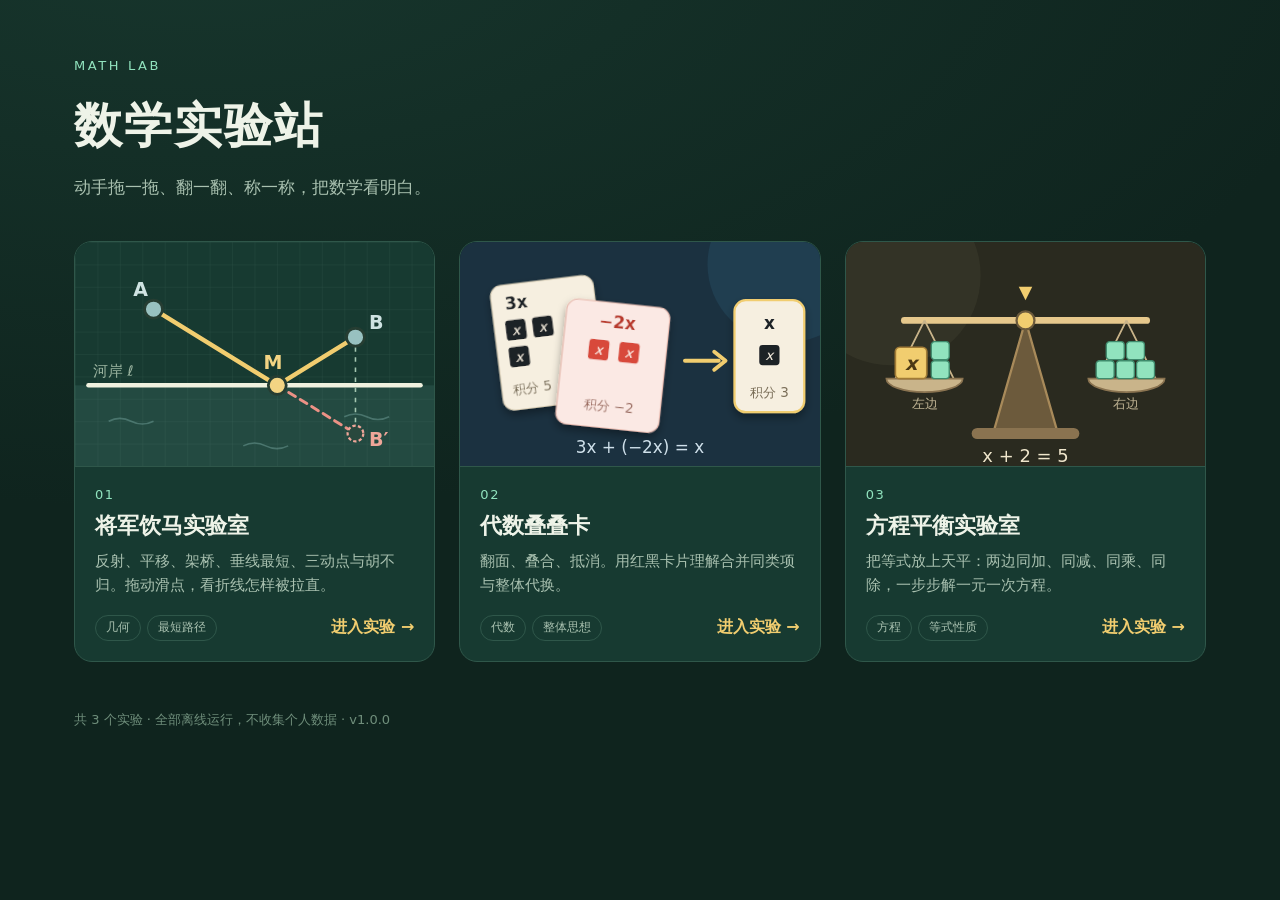
==== index.html @ 504ff0d3 "数学实验站 v1.0.0：将军饮马实验室、代数叠叠卡、方程平衡实验室" ====
<!doctype html>
<html lang="zh-CN">
<head>
<meta charset="utf-8">
<meta name="viewport" content="width=device-width, initial-scale=1">
<title>数学实验站</title>
<meta name="description" content="动手拖一拖、翻一翻、称一称，把数学看明白。">
<link rel="icon" href="data:,">
<style>
  :root{color-scheme:dark;--bg:#0f241e;--panel:#173a31;--line:#2f574a;--ink:#eef3e8;--muted:#a9c1b0;--gold:#f1cd6f;--mint:#91e3be}
  *{box-sizing:border-box}
  body{margin:0;min-height:100vh;background:radial-gradient(1200px 600px at 15% -10%,#24524466,transparent),var(--bg);color:var(--ink);font:16px/1.6 system-ui,-apple-system,"PingFang SC","Microsoft YaHei","Noto Sans CJK SC",sans-serif}
  header{max-width:1180px;margin:0 auto;padding:56px 24px 24px}
  .eyebrow{color:var(--mint);letter-spacing:.2em;font-size:13px;margin:0 0 10px}
  h1{margin:0;font-size:clamp(32px,5vw,48px);letter-spacing:.04em}
  header p.tagline{margin:10px 0 0;color:var(--muted);font-size:17px}
  main{max-width:1180px;margin:0 auto;padding:16px 24px 48px}
  ul.grid{list-style:none;margin:0;padding:0;display:grid;grid-template-columns:repeat(auto-fill,minmax(300px,1fr));gap:24px}
  .card a{display:flex;flex-direction:column;height:100%;color:inherit;text-decoration:none;background:var(--panel);border:1px solid var(--line);border-radius:18px;overflow:hidden;transition:transform .18s ease,border-color .18s ease,box-shadow .18s ease}
  .card a:hover{transform:translateY(-4px);border-color:var(--gold);box-shadow:0 14px 34px #0007}
  .card a:focus-visible{outline:3px solid var(--gold);outline-offset:3px}
  .thumb{margin:0;aspect-ratio:16/10;background:#102e27;border-bottom:1px solid var(--line)}
  .thumb img{display:block;width:100%;height:100%;object-fit:cover}
  .body{display:flex;flex-direction:column;flex:1;padding:18px 20px 20px}
  .index{color:var(--mint);font-size:13px;letter-spacing:.12em}
  h2{margin:2px 0 6px;font-size:22px}
  .body p{margin:0 0 16px;color:var(--muted);font-size:15px;flex:1}
  .foot{display:flex;justify-content:space-between;align-items:center;gap:12px;flex-wrap:wrap}
  .tags span{display:inline-block;margin-right:6px;padding:2px 10px;border:1px solid var(--line);border-radius:99px;font-size:12px;color:var(--muted)}
  .go{color:var(--gold);font-weight:600;white-space:nowrap}
  footer{max-width:1180px;margin:0 auto;padding:0 24px 32px;color:#6f8e7b;font-size:13px}
  @media (prefers-reduced-motion:reduce){.card a{transition:none}.card a:hover{transform:none}}
  @media (max-width:520px){header{padding-top:36px}ul.grid{grid-template-columns:1fr}}
</style>
</head>
<body>
<header>
  <p class="eyebrow">MATH LAB</p>
  <h1>数学实验站</h1>
  <p class="tagline">动手拖一拖、翻一翻、称一称，把数学看明白。</p>
</header>
<main>
  <ul class="grid" aria-label="实验列表">
      <li class="card">
        <a href="horse/" aria-label="进入将军饮马实验室">
          <figure class="thumb"><img src="thumbs/horse.svg" alt="" width="320" height="200" ></figure>
          <div class="body">
            <span class="index">01</span>
            <h2>将军饮马实验室</h2>
            <p>反射、平移、架桥、垂线最短、三动点与胡不归。拖动滑点，看折线怎样被拉直。</p>
            <div class="foot"><span class="tags"><span>几何</span><span>最短路径</span></span><span class="go">进入实验 →</span></div>
          </div>
        </a>
      </li>
      <li class="card">
        <a href="algebra-cards/" aria-label="进入代数叠叠卡">
          <figure class="thumb"><img src="thumbs/algebra-cards.svg" alt="" width="320" height="200" ></figure>
          <div class="body">
            <span class="index">02</span>
            <h2>代数叠叠卡</h2>
            <p>翻面、叠合、抵消。用红黑卡片理解合并同类项与整体代换。</p>
            <div class="foot"><span class="tags"><span>代数</span><span>整体思想</span></span><span class="go">进入实验 →</span></div>
          </div>
        </a>
      </li>
      <li class="card">
        <a href="equation/" aria-label="进入方程平衡实验室">
          <figure class="thumb"><img src="thumbs/equation.svg" alt="" width="320" height="200" ></figure>
          <div class="body">
            <span class="index">03</span>
            <h2>方程平衡实验室</h2>
            <p>把等式放上天平：两边同加、同减、同乘、同除，一步步解一元一次方程。</p>
            <div class="foot"><span class="tags"><span>方程</span><span>等式性质</span></span><span class="go">进入实验 →</span></div>
          </div>
        </a>
      </li>
  </ul>
</main>
<footer>共 3 个实验 · 全部离线运行，不收集个人数据 · v1.0.0</footer>
</body>
</html>
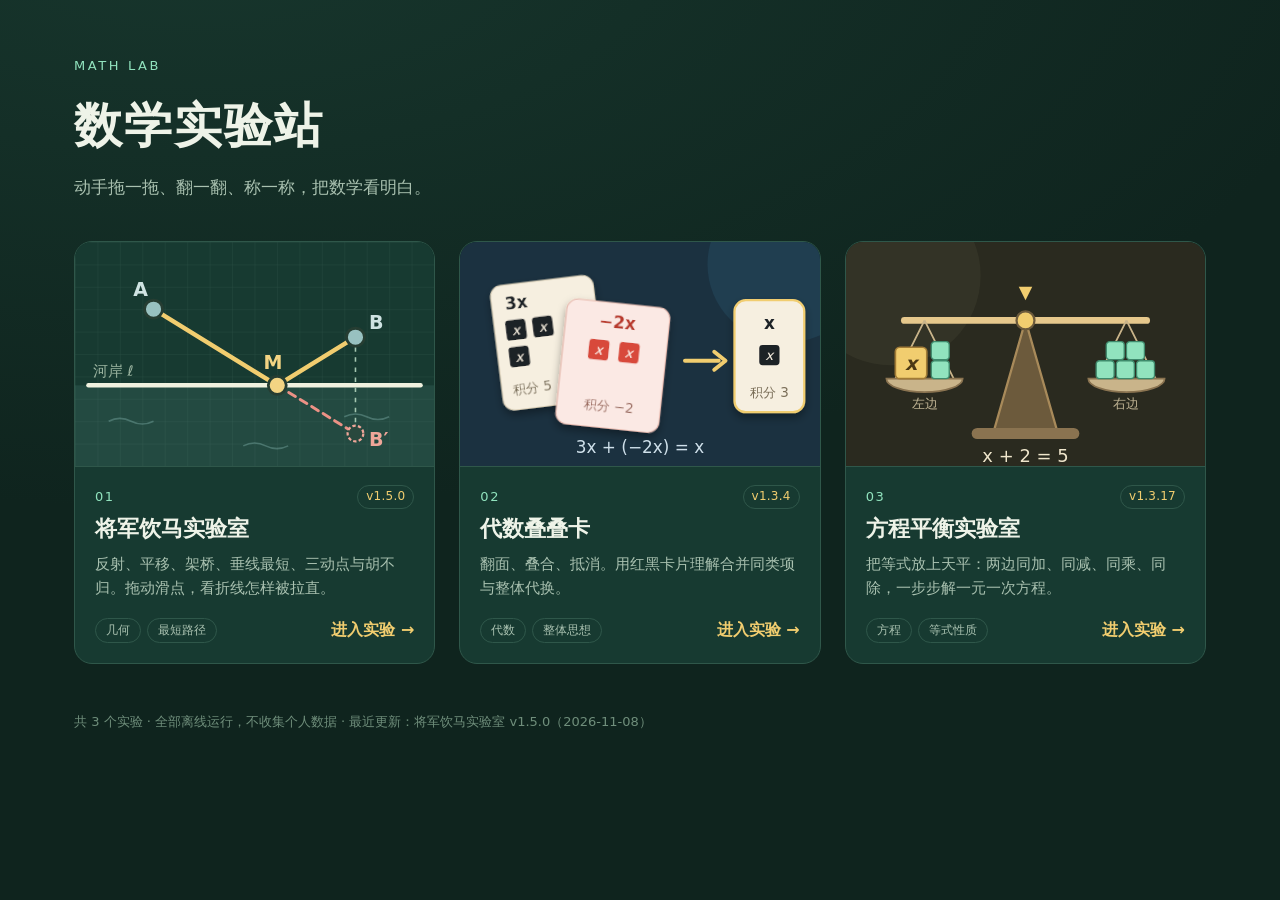
==== commit 6bbffd38: "数学实验站：将军饮马实验室 v1.5.0、代数叠叠卡 v1.3.4、方程平衡实验室 v1.3.17" ====
--- a/index.html
+++ b/index.html
@@ -22,7 +22,8 @@
   .thumb{margin:0;aspect-ratio:16/10;background:#102e27;border-bottom:1px solid var(--line)}
   .thumb img{display:block;width:100%;height:100%;object-fit:cover}
   .body{display:flex;flex-direction:column;flex:1;padding:18px 20px 20px}
-  .index{color:var(--mint);font-size:13px;letter-spacing:.12em}
+  .index{display:flex;align-items:center;justify-content:space-between;color:var(--mint);font-size:13px;letter-spacing:.12em}
+  .ver{letter-spacing:.02em;padding:1px 8px;border:1px solid var(--line);border-radius:99px;font-size:12px;color:var(--gold);font-variant-numeric:tabular-nums}
   h2{margin:2px 0 6px;font-size:22px}
   .body p{margin:0 0 16px;color:var(--muted);font-size:15px;flex:1}
   .foot{display:flex;justify-content:space-between;align-items:center;gap:12px;flex-wrap:wrap}
@@ -45,7 +46,7 @@
         <a href="horse/" aria-label="进入将军饮马实验室">
           <figure class="thumb"><img src="thumbs/horse.svg" alt="" width="320" height="200" ></figure>
           <div class="body">
-            <span class="index">01</span>
+            <span class="index">01<span class="ver">v1.5.0</span></span>
             <h2>将军饮马实验室</h2>
             <p>反射、平移、架桥、垂线最短、三动点与胡不归。拖动滑点，看折线怎样被拉直。</p>
             <div class="foot"><span class="tags"><span>几何</span><span>最短路径</span></span><span class="go">进入实验 →</span></div>
@@ -56,7 +57,7 @@
         <a href="algebra-cards/" aria-label="进入代数叠叠卡">
           <figure class="thumb"><img src="thumbs/algebra-cards.svg" alt="" width="320" height="200" ></figure>
           <div class="body">
-            <span class="index">02</span>
+            <span class="index">02<span class="ver">v1.3.4</span></span>
             <h2>代数叠叠卡</h2>
             <p>翻面、叠合、抵消。用红黑卡片理解合并同类项与整体代换。</p>
             <div class="foot"><span class="tags"><span>代数</span><span>整体思想</span></span><span class="go">进入实验 →</span></div>
@@ -67,7 +68,7 @@
         <a href="equation/" aria-label="进入方程平衡实验室">
           <figure class="thumb"><img src="thumbs/equation.svg" alt="" width="320" height="200" ></figure>
           <div class="body">
-            <span class="index">03</span>
+            <span class="index">03<span class="ver">v1.3.17</span></span>
             <h2>方程平衡实验室</h2>
             <p>把等式放上天平：两边同加、同减、同乘、同除，一步步解一元一次方程。</p>
             <div class="foot"><span class="tags"><span>方程</span><span>等式性质</span></span><span class="go">进入实验 →</span></div>
@@ -76,6 +77,6 @@
       </li>
   </ul>
 </main>
-<footer>共 3 个实验 · 全部离线运行，不收集个人数据 · v1.0.0</footer>
+<footer>共 3 个实验 · 全部离线运行，不收集个人数据 · 最近更新：将军饮马实验室 v1.5.0（2026-11-08）</footer>
 </body>
 </html>
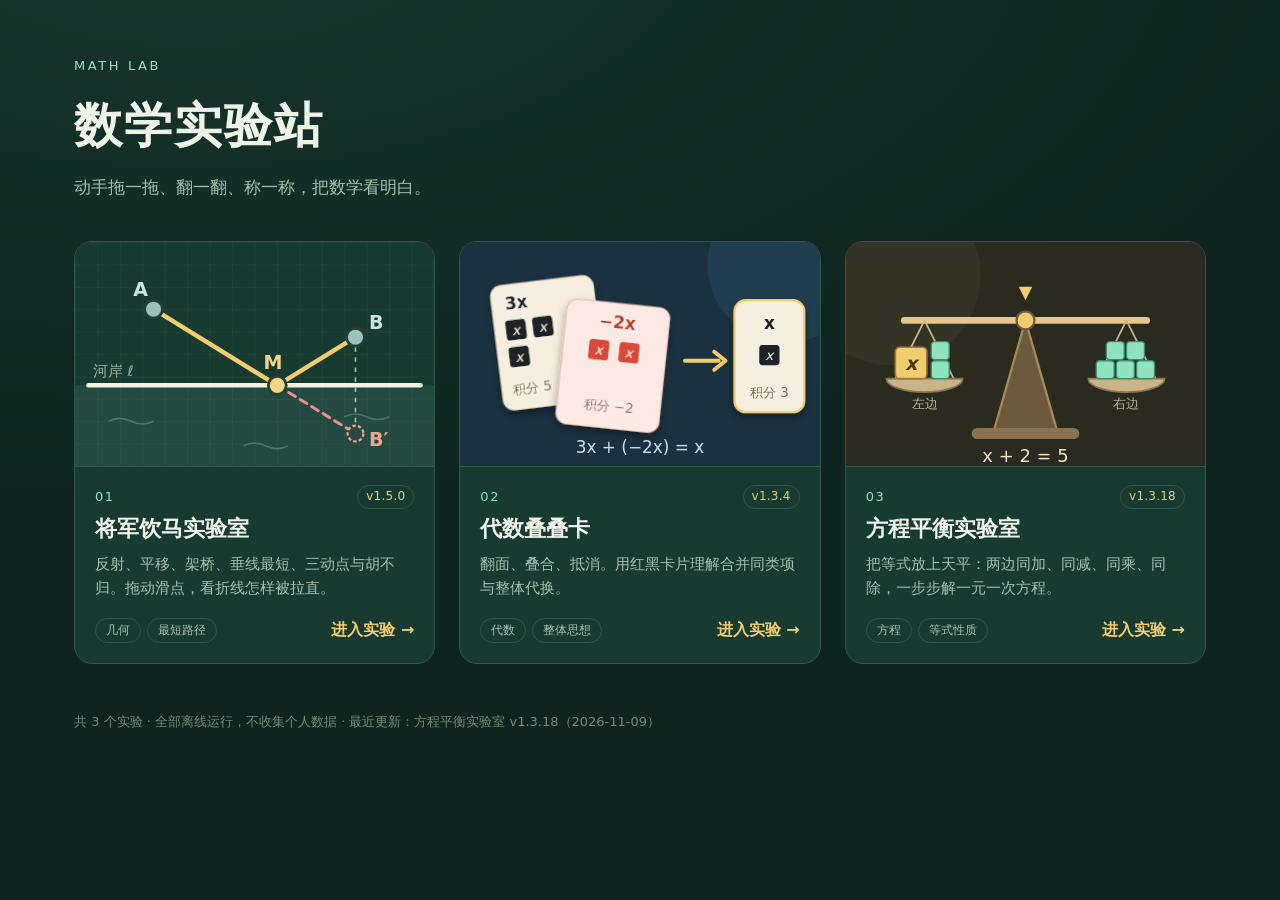
==== commit c37edf9a: "数学实验站：将军饮马实验室 v1.5.0、代数叠叠卡 v1.3.4、方程平衡实验室 v1.3.18" ====
--- a/index.html
+++ b/index.html
@@ -68,7 +68,7 @@
         <a href="equation/" aria-label="进入方程平衡实验室">
           <figure class="thumb"><img src="thumbs/equation.svg" alt="" width="320" height="200" ></figure>
           <div class="body">
-            <span class="index">03<span class="ver">v1.3.17</span></span>
+            <span class="index">03<span class="ver">v1.3.18</span></span>
             <h2>方程平衡实验室</h2>
             <p>把等式放上天平：两边同加、同减、同乘、同除，一步步解一元一次方程。</p>
             <div class="foot"><span class="tags"><span>方程</span><span>等式性质</span></span><span class="go">进入实验 →</span></div>
@@ -77,6 +77,6 @@
       </li>
   </ul>
 </main>
-<footer>共 3 个实验 · 全部离线运行，不收集个人数据 · 最近更新：将军饮马实验室 v1.5.0（2026-11-08）</footer>
+<footer>共 3 个实验 · 全部离线运行，不收集个人数据 · 最近更新：方程平衡实验室 v1.3.18（2026-11-09）</footer>
 </body>
 </html>
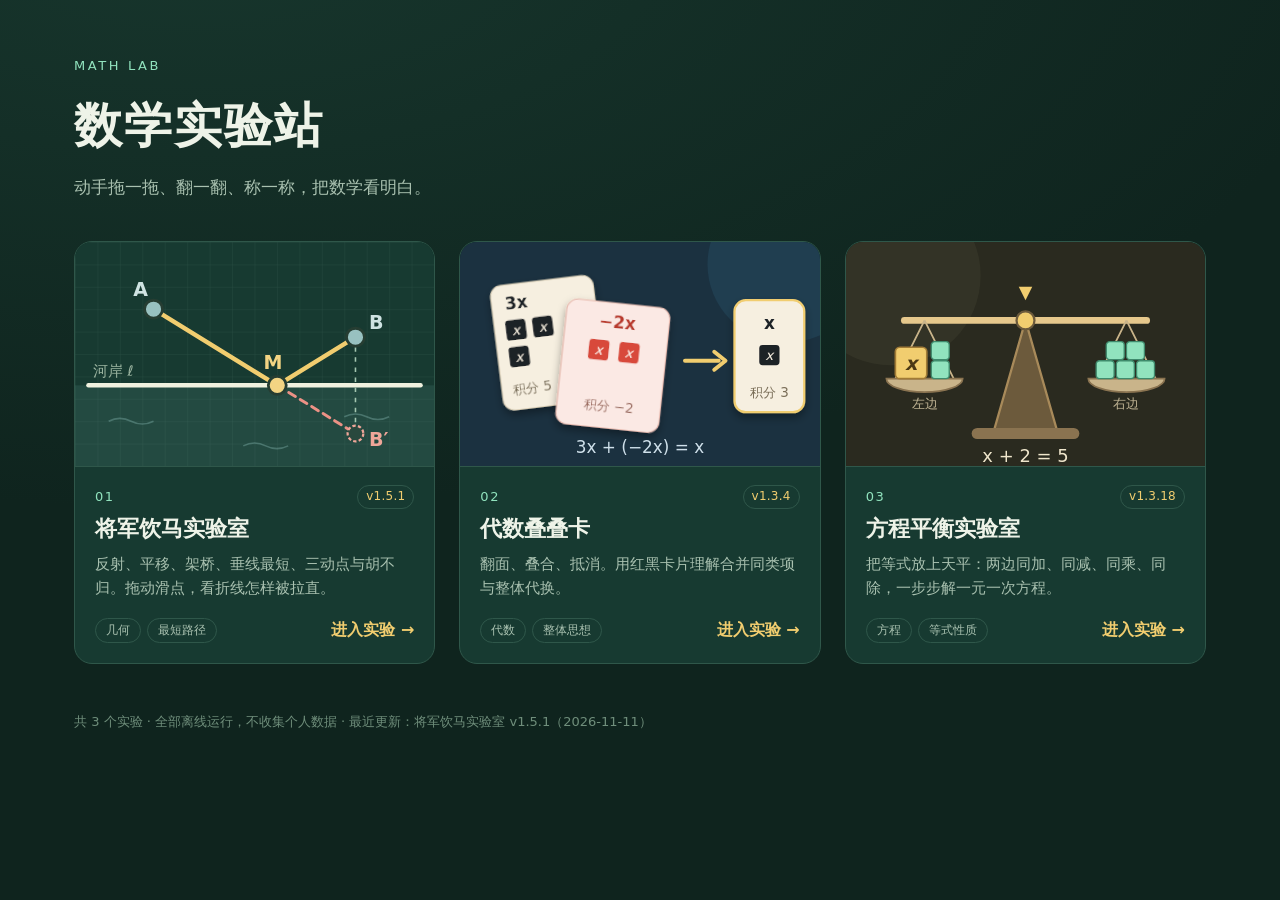
==== commit d81b6b2d: "数学实验站：将军饮马实验室 v1.5.1、代数叠叠卡 v1.3.4、方程平衡实验室 v1.3.18" ====
--- a/index.html
+++ b/index.html
@@ -46,7 +46,7 @@
         <a href="horse/" aria-label="进入将军饮马实验室">
           <figure class="thumb"><img src="thumbs/horse.svg" alt="" width="320" height="200" ></figure>
           <div class="body">
-            <span class="index">01<span class="ver">v1.5.0</span></span>
+            <span class="index">01<span class="ver">v1.5.1</span></span>
             <h2>将军饮马实验室</h2>
             <p>反射、平移、架桥、垂线最短、三动点与胡不归。拖动滑点，看折线怎样被拉直。</p>
             <div class="foot"><span class="tags"><span>几何</span><span>最短路径</span></span><span class="go">进入实验 →</span></div>
@@ -77,6 +77,6 @@
       </li>
   </ul>
 </main>
-<footer>共 3 个实验 · 全部离线运行，不收集个人数据 · 最近更新：方程平衡实验室 v1.3.18（2026-11-09）</footer>
+<footer>共 3 个实验 · 全部离线运行，不收集个人数据 · 最近更新：将军饮马实验室 v1.5.1（2026-11-11）</footer>
 </body>
 </html>
